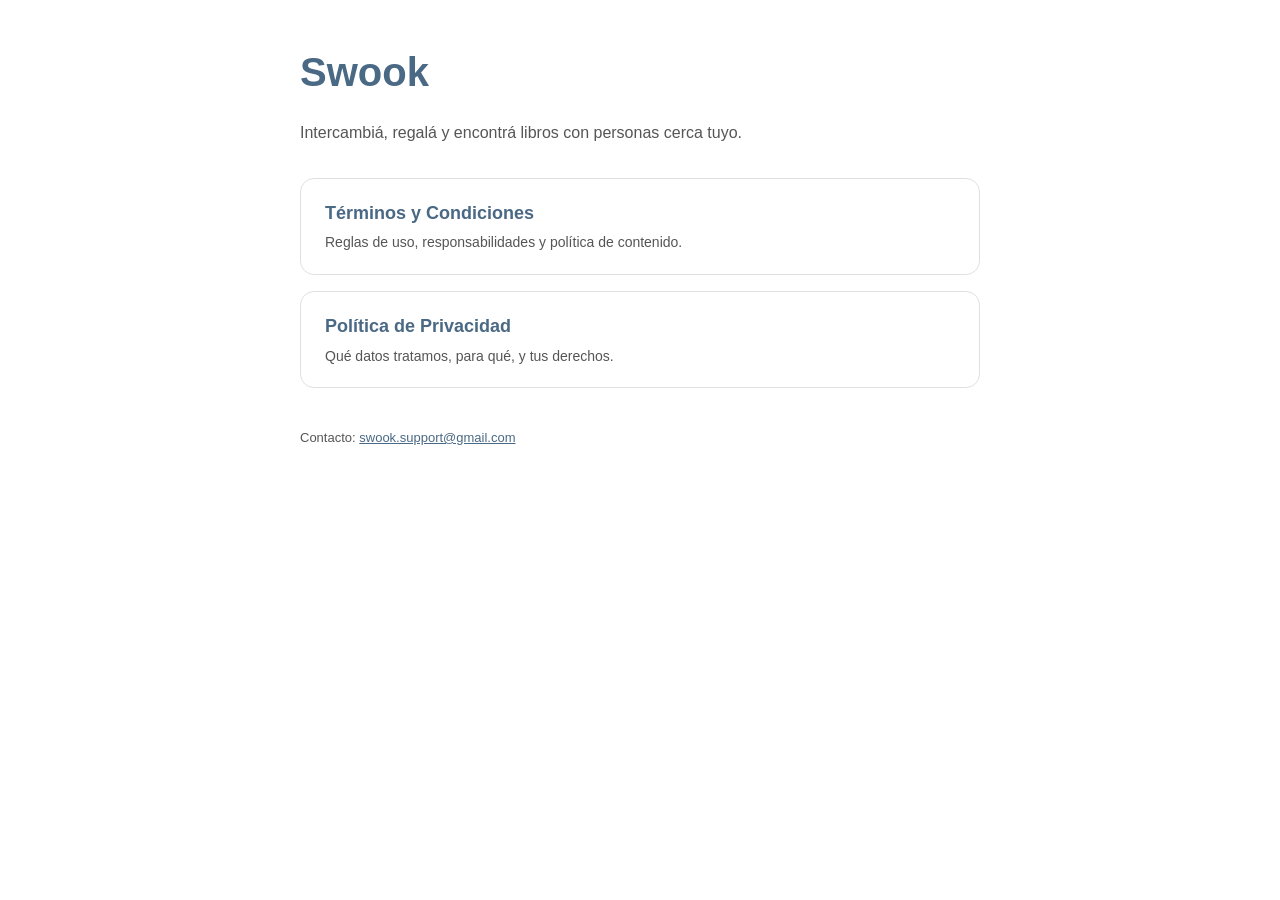
==== index.html @ de3455b3 "Legales de Swook: Términos y Política de Privacidad" ====
<!DOCTYPE html>
<html lang="es">
<head>
  <meta charset="UTF-8" />
  <meta name="viewport" content="width=device-width, initial-scale=1.0" />
  <title>Swook — Legales</title>
  <style>
    :root { --primary: #4A6984; --text: #1A1A1A; --muted: #555; }
    * { box-sizing: border-box; }
    body {
      font-family: -apple-system, BlinkMacSystemFont, "Segoe UI", Roboto, Helvetica, Arial, sans-serif;
      color: var(--text); line-height: 1.6; margin: 0;
      padding: 40px 20px; max-width: 720px; margin: 0 auto;
    }
    h1 { color: var(--primary); font-size: 28px; }
    .brand { font-size: 40px; font-weight: 800; color: var(--primary); margin-bottom: 4px; }
    .sub { color: var(--muted); margin-bottom: 32px; }
    a.card {
      display: block; text-decoration: none; color: var(--text);
      border: 1px solid #e0e0e0; border-radius: 14px; padding: 20px 24px;
      margin-bottom: 16px; transition: border-color .15s;
    }
    a.card:hover { border-color: var(--primary); }
    a.card strong { color: var(--primary); font-size: 18px; }
    a.card span { display: block; color: var(--muted); margin-top: 4px; font-size: 14px; }
    footer { margin-top: 40px; color: var(--muted); font-size: 13px; }
    footer a { color: var(--primary); }
  </style>
</head>
<body>
  <div class="brand">Swook</div>
  <p class="sub">Intercambiá, regalá y encontrá libros con personas cerca tuyo.</p>

  <a class="card" href="terminos.html">
    <strong>Términos y Condiciones</strong>
    <span>Reglas de uso, responsabilidades y política de contenido.</span>
  </a>
  <a class="card" href="privacidad.html">
    <strong>Política de Privacidad</strong>
    <span>Qué datos tratamos, para qué, y tus derechos.</span>
  </a>

  <footer>
    Contacto: <a href="mailto:swook.support@gmail.com">swook.support@gmail.com</a>
  </footer>
</body>
</html>
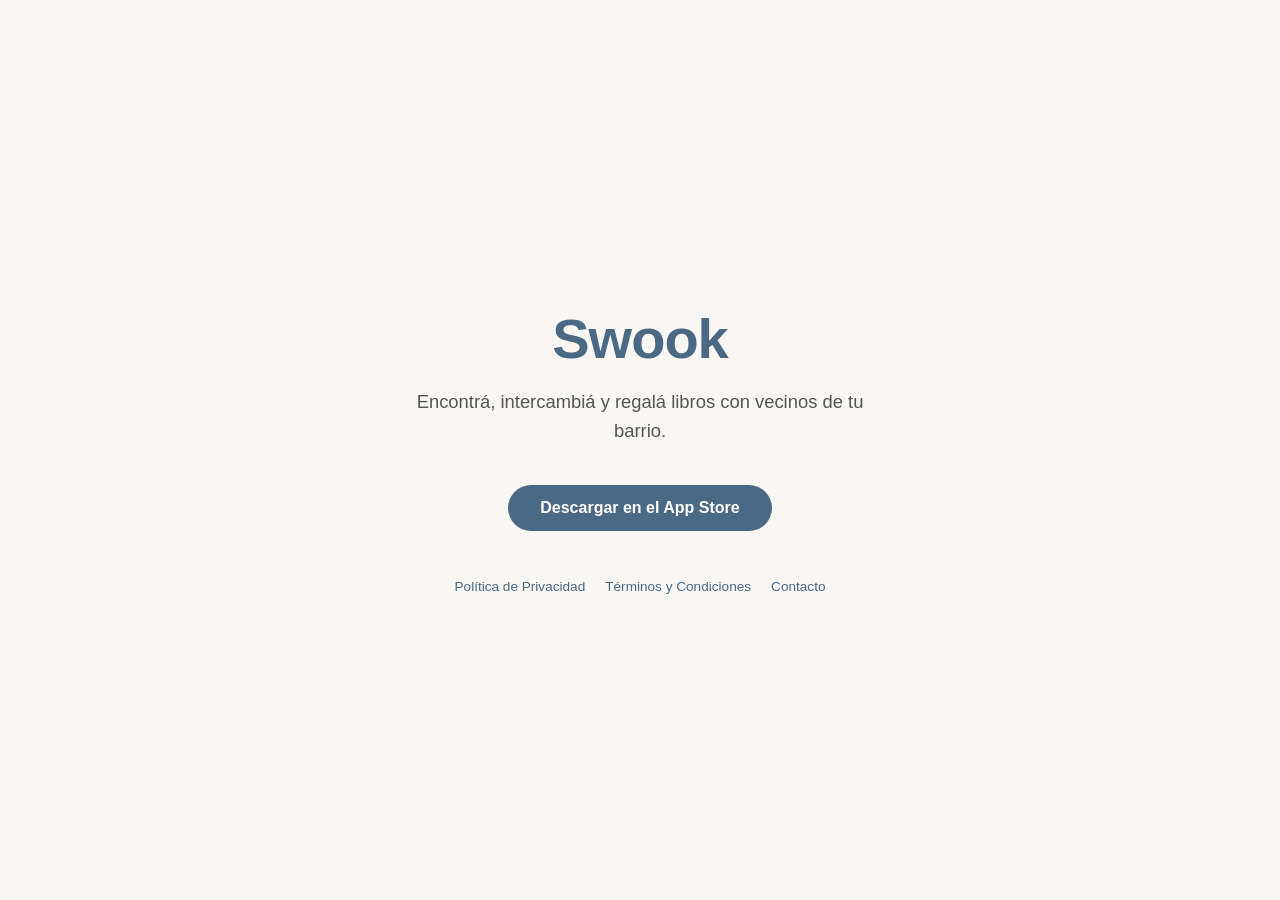
==== commit 49fac3a3: "swookapp.com: landing, CNAME y privacidad actualizada - index.html: reemplazado por landing real de " ====
--- a/index.html
+++ b/index.html
@@ -3,45 +3,46 @@
 <head>
   <meta charset="UTF-8" />
   <meta name="viewport" content="width=device-width, initial-scale=1.0" />
-  <title>Swook — Legales</title>
+  <title>Swook — Intercambiá libros con tus vecinos</title>
   <style>
-    :root { --primary: #4A6984; --text: #1A1A1A; --muted: #555; }
-    * { box-sizing: border-box; }
+    * { box-sizing: border-box; margin: 0; padding: 0; }
     body {
-      font-family: -apple-system, BlinkMacSystemFont, "Segoe UI", Roboto, Helvetica, Arial, sans-serif;
-      color: var(--text); line-height: 1.6; margin: 0;
-      padding: 40px 20px; max-width: 720px; margin: 0 auto;
+      font-family: -apple-system, BlinkMacSystemFont, 'Segoe UI', sans-serif;
+      background: #f9f7f4;
+      color: #1a1a1a;
+      min-height: 100vh;
+      display: flex;
+      flex-direction: column;
+      align-items: center;
+      justify-content: center;
+      text-align: center;
+      padding: 40px 24px;
     }
-    h1 { color: var(--primary); font-size: 28px; }
-    .brand { font-size: 40px; font-weight: 800; color: var(--primary); margin-bottom: 4px; }
-    .sub { color: var(--muted); margin-bottom: 32px; }
-    a.card {
-      display: block; text-decoration: none; color: var(--text);
-      border: 1px solid #e0e0e0; border-radius: 14px; padding: 20px 24px;
-      margin-bottom: 16px; transition: border-color .15s;
+    h1 { font-size: 3.5rem; color: #4A6984; letter-spacing: -1px; margin-bottom: 16px; }
+    p { font-size: 1.15rem; color: #555; max-width: 480px; line-height: 1.6; margin-bottom: 40px; }
+    .badge {
+      display: inline-block;
+      background: #4A6984;
+      color: #fff;
+      padding: 14px 32px;
+      border-radius: 30px;
+      font-size: 1rem;
+      font-weight: 600;
+      text-decoration: none;
+      margin-bottom: 48px;
     }
-    a.card:hover { border-color: var(--primary); }
-    a.card strong { color: var(--primary); font-size: 18px; }
-    a.card span { display: block; color: var(--muted); margin-top: 4px; font-size: 14px; }
-    footer { margin-top: 40px; color: var(--muted); font-size: 13px; }
-    footer a { color: var(--primary); }
+    footer { font-size: 0.85rem; color: #aaa; display: flex; gap: 20px; }
+    footer a { color: #4A6984; text-decoration: none; }
   </style>
 </head>
 <body>
-  <div class="brand">Swook</div>
-  <p class="sub">Intercambiá, regalá y encontrá libros con personas cerca tuyo.</p>
-
-  <a class="card" href="terminos.html">
-    <strong>Términos y Condiciones</strong>
-    <span>Reglas de uso, responsabilidades y política de contenido.</span>
-  </a>
-  <a class="card" href="privacidad.html">
-    <strong>Política de Privacidad</strong>
-    <span>Qué datos tratamos, para qué, y tus derechos.</span>
-  </a>
-
+  <h1>Swook</h1>
+  <p>Encontrá, intercambiá y regalá libros con vecinos de tu barrio.</p>
+  <a class="badge" href="https://apps.apple.com/app/swook">Descargar en el App Store</a>
   <footer>
-    Contacto: <a href="mailto:swook.support@gmail.com">swook.support@gmail.com</a>
+    <a href="privacidad.html">Política de Privacidad</a>
+    <a href="terminos.html">Términos y Condiciones</a>
+    <a href="mailto:swook.support@gmail.com">Contacto</a>
   </footer>
 </body>
 </html>
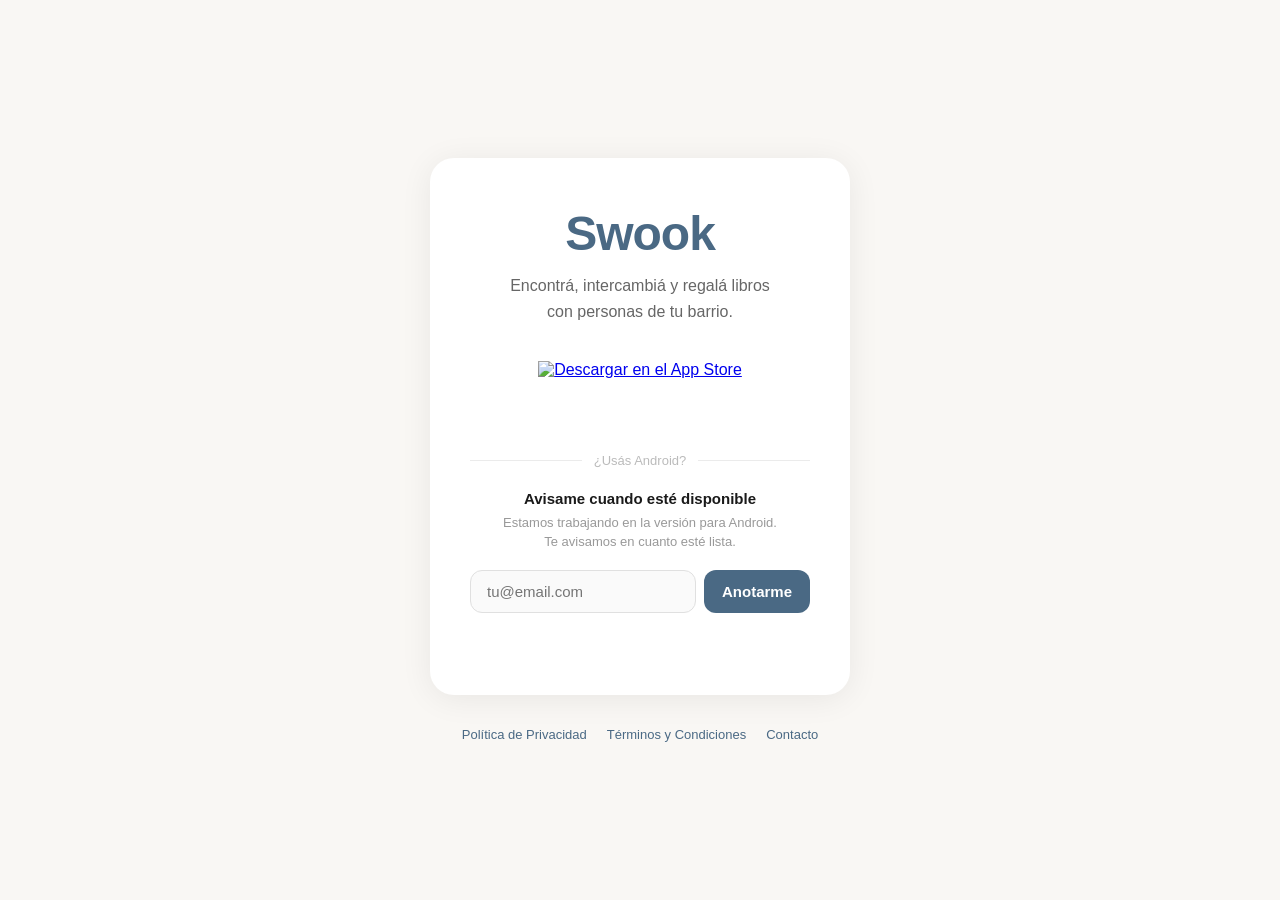
==== commit 01177c97: "feat: landing page con descarga iOS + waitlist Android" ====
--- a/index.html
+++ b/index.html
@@ -4,10 +4,12 @@
   <meta charset="UTF-8" />
   <meta name="viewport" content="width=device-width, initial-scale=1.0" />
   <title>Swook — Intercambiá libros con tus vecinos</title>
+  <meta name="description" content="Encontrá, intercambiá y regalá libros con personas de tu barrio. Disponible en iOS." />
   <style>
-    * { box-sizing: border-box; margin: 0; padding: 0; }
+    *, *::before, *::after { box-sizing: border-box; margin: 0; padding: 0; }
+
     body {
-      font-family: -apple-system, BlinkMacSystemFont, 'Segoe UI', sans-serif;
+      font-family: -apple-system, BlinkMacSystemFont, "Segoe UI", sans-serif;
       background: #f9f7f4;
       color: #1a1a1a;
       min-height: 100vh;
@@ -15,34 +17,195 @@
       flex-direction: column;
       align-items: center;
       justify-content: center;
+      padding: 40px 20px;
+    }
+
+    .card {
+      background: #fff;
+      border-radius: 24px;
+      padding: 48px 40px;
+      max-width: 420px;
+      width: 100%;
       text-align: center;
-      padding: 40px 24px;
-    }
-    h1 { font-size: 3.5rem; color: #4A6984; letter-spacing: -1px; margin-bottom: 16px; }
-    p { font-size: 1.15rem; color: #555; max-width: 480px; line-height: 1.6; margin-bottom: 40px; }
-    .badge {
+      box-shadow: 0 4px 32px rgba(0,0,0,0.07);
+    }
+
+    h1 {
+      font-size: 3rem;
+      font-weight: 700;
+      color: #4A6984;
+      letter-spacing: -1px;
+      margin-bottom: 12px;
+    }
+
+    .tagline {
+      font-size: 16px;
+      color: #666;
+      line-height: 1.6;
+      max-width: 300px;
+      margin: 0 auto 36px;
+    }
+
+    .appstore-btn {
       display: inline-block;
+      margin-bottom: 40px;
+      transition: transform 0.15s ease, opacity 0.15s ease;
+    }
+    .appstore-btn:hover { transform: scale(1.04); opacity: 0.9; }
+    .appstore-btn img { height: 52px; display: block; }
+
+    .divider {
+      display: flex;
+      align-items: center;
+      gap: 12px;
+      margin-bottom: 22px;
+      color: #bbb;
+      font-size: 13px;
+    }
+    .divider::before, .divider::after {
+      content: "";
+      flex: 1;
+      height: 1px;
+      background: #ebebeb;
+    }
+
+    .android-label {
+      font-size: 15px;
+      font-weight: 600;
+      margin-bottom: 6px;
+      color: #1a1a1a;
+    }
+    .android-hint {
+      font-size: 13px;
+      color: #999;
+      margin-bottom: 18px;
+      line-height: 1.5;
+    }
+
+    .form-row {
+      display: flex;
+      gap: 8px;
+    }
+
+    input[type="email"] {
+      flex: 1;
+      padding: 12px 16px;
+      border: 1.5px solid #e0e0e0;
+      border-radius: 12px;
+      font-size: 15px;
+      outline: none;
+      transition: border-color 0.15s;
+      background: #fafafa;
+      color: #1a1a1a;
+    }
+    input[type="email"]:focus { border-color: #4A6984; background: #fff; }
+
+    button {
+      padding: 12px 18px;
       background: #4A6984;
       color: #fff;
-      padding: 14px 32px;
-      border-radius: 30px;
-      font-size: 1rem;
+      border: none;
+      border-radius: 12px;
+      font-size: 15px;
       font-weight: 600;
-      text-decoration: none;
-      margin-bottom: 48px;
-    }
-    footer { font-size: 0.85rem; color: #aaa; display: flex; gap: 20px; }
+      cursor: pointer;
+      white-space: nowrap;
+      transition: background 0.15s, transform 0.1s;
+    }
+    button:hover { background: #3a5870; }
+    button:active { transform: scale(0.97); }
+    button:disabled { background: #b0c4d4; cursor: default; }
+
+    .feedback {
+      margin-top: 14px;
+      font-size: 14px;
+      min-height: 20px;
+      color: #2e7d32;
+      font-weight: 500;
+    }
+    .feedback.error { color: #c62828; }
+
+    footer {
+      margin-top: 32px;
+      font-size: 13px;
+      color: #bbb;
+      display: flex;
+      gap: 20px;
+      flex-wrap: wrap;
+      justify-content: center;
+    }
     footer a { color: #4A6984; text-decoration: none; }
+    footer a:hover { text-decoration: underline; }
   </style>
 </head>
 <body>
-  <h1>Swook</h1>
-  <p>Encontrá, intercambiá y regalá libros con vecinos de tu barrio.</p>
-  <a class="badge" href="https://apps.apple.com/app/swook">Descargar en el App Store</a>
+  <div class="card">
+    <h1>Swook</h1>
+    <p class="tagline">Encontrá, intercambiá y regalá libros<br>con personas de tu barrio.</p>
+
+    <a class="appstore-btn" href="https://apps.apple.com/app/id6793781403" target="_blank" rel="noopener">
+      <img
+        src="https://developer.apple.com/assets/elements/badges/download-on-the-app-store.svg"
+        alt="Descargar en el App Store"
+      />
+    </a>
+
+    <div class="divider">¿Usás Android?</div>
+
+    <p class="android-label">Avisame cuando esté disponible</p>
+    <p class="android-hint">Estamos trabajando en la versión para Android.<br>Te avisamos en cuanto esté lista.</p>
+
+    <form id="waitlist-form" onsubmit="submitWaitlist(event)">
+      <div class="form-row">
+        <input type="email" id="email-input" placeholder="tu@email.com" required autocomplete="email" />
+        <button type="submit" id="submit-btn">Anotarme</button>
+      </div>
+      <p class="feedback" id="feedback" aria-live="polite"></p>
+    </form>
+  </div>
+
   <footer>
     <a href="privacidad.html">Política de Privacidad</a>
     <a href="terminos.html">Términos y Condiciones</a>
     <a href="mailto:swook.support@gmail.com">Contacto</a>
   </footer>
+
+  <script>
+    async function submitWaitlist(e) {
+      e.preventDefault();
+      const email = document.getElementById('email-input').value.trim();
+      const btn = document.getElementById('submit-btn');
+      const fb = document.getElementById('feedback');
+
+      btn.disabled = true;
+      btn.textContent = '...';
+      fb.textContent = '';
+      fb.className = 'feedback';
+
+      try {
+        const res = await fetch('https://swook.onrender.com/waitlist/android', {
+          method: 'POST',
+          headers: { 'Content-Type': 'application/json' },
+          body: JSON.stringify({ email }),
+        });
+
+        if (res.status === 201 || res.ok) {
+          const data = await res.json();
+          fb.textContent = data.status === 'already_registered'
+            ? '¡Ya estás anotado! Te avisamos cuando salga.'
+            : '¡Listo! Te avisamos cuando Swook llegue a Android.';
+          document.getElementById('email-input').value = '';
+        } else {
+          throw new Error();
+        }
+      } catch {
+        fb.className = 'feedback error';
+        fb.textContent = 'Algo salió mal. Intentá de nuevo.';
+      } finally {
+        btn.disabled = false;
+        btn.textContent = 'Anotarme';
+      }
+    }
+  </script>
 </body>
 </html>
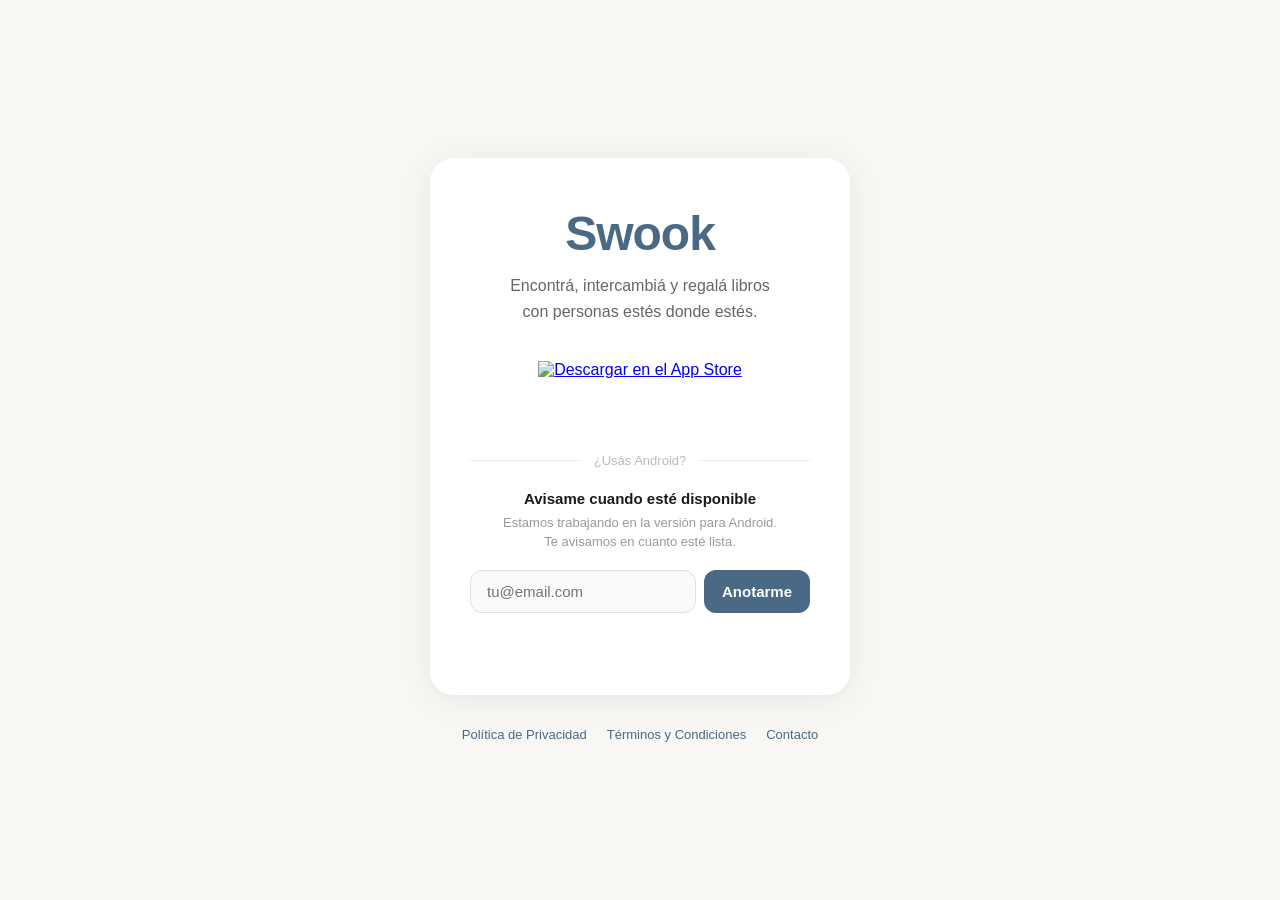
==== commit 9b1fcc67: "fix: tagline actualizado a expansión geográfica" ====
--- a/index.html
+++ b/index.html
@@ -141,7 +141,7 @@
 <body>
   <div class="card">
     <h1>Swook</h1>
-    <p class="tagline">Encontrá, intercambiá y regalá libros<br>con personas de tu barrio.</p>
+    <p class="tagline">Encontrá, intercambiá y regalá libros<br>con personas estés donde estés.</p>
 
     <a class="appstore-btn" href="https://apps.apple.com/app/id6793781403" target="_blank" rel="noopener">
       <img
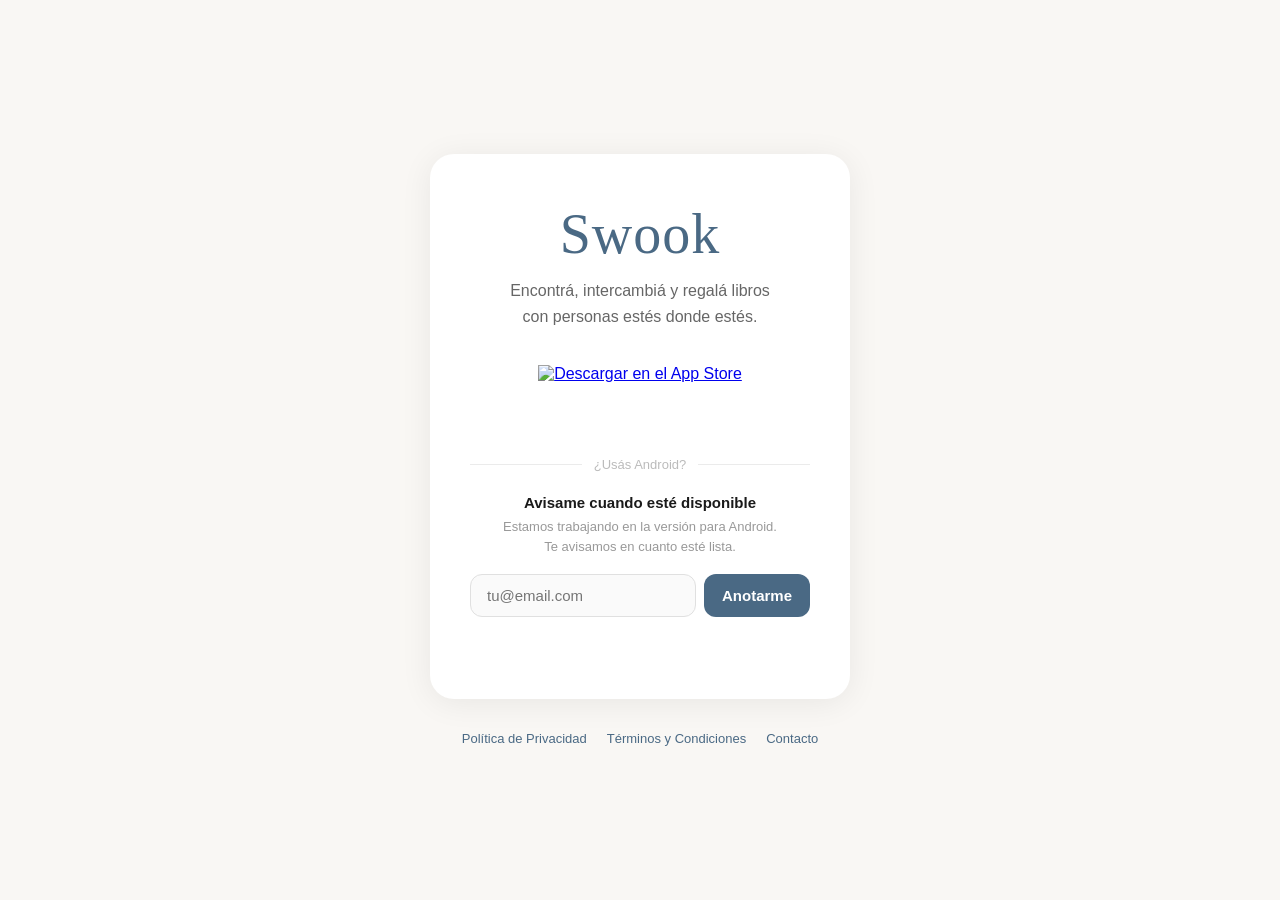
==== commit 87695ab6: "feat: fuente Chewy para el título Swook" ====
--- a/index.html
+++ b/index.html
@@ -4,6 +4,9 @@
   <meta charset="UTF-8" />
   <meta name="viewport" content="width=device-width, initial-scale=1.0" />
   <title>Swook — Intercambiá libros con tus vecinos</title>
+  <link rel="preconnect" href="https://fonts.googleapis.com" />
+  <link rel="preconnect" href="https://fonts.gstatic.com" crossorigin />
+  <link href="https://fonts.googleapis.com/css2?family=Chewy&display=swap" rel="stylesheet" />
   <meta name="description" content="Encontrá, intercambiá y regalá libros con personas de tu barrio. Disponible en iOS." />
   <style>
     *, *::before, *::after { box-sizing: border-box; margin: 0; padding: 0; }
@@ -31,10 +34,11 @@
     }
 
     h1 {
-      font-size: 3rem;
-      font-weight: 700;
+      font-family: 'Chewy', cursive;
+      font-size: 3.5rem;
+      font-weight: 400;
       color: #4A6984;
-      letter-spacing: -1px;
+      letter-spacing: 1px;
       margin-bottom: 12px;
     }
 
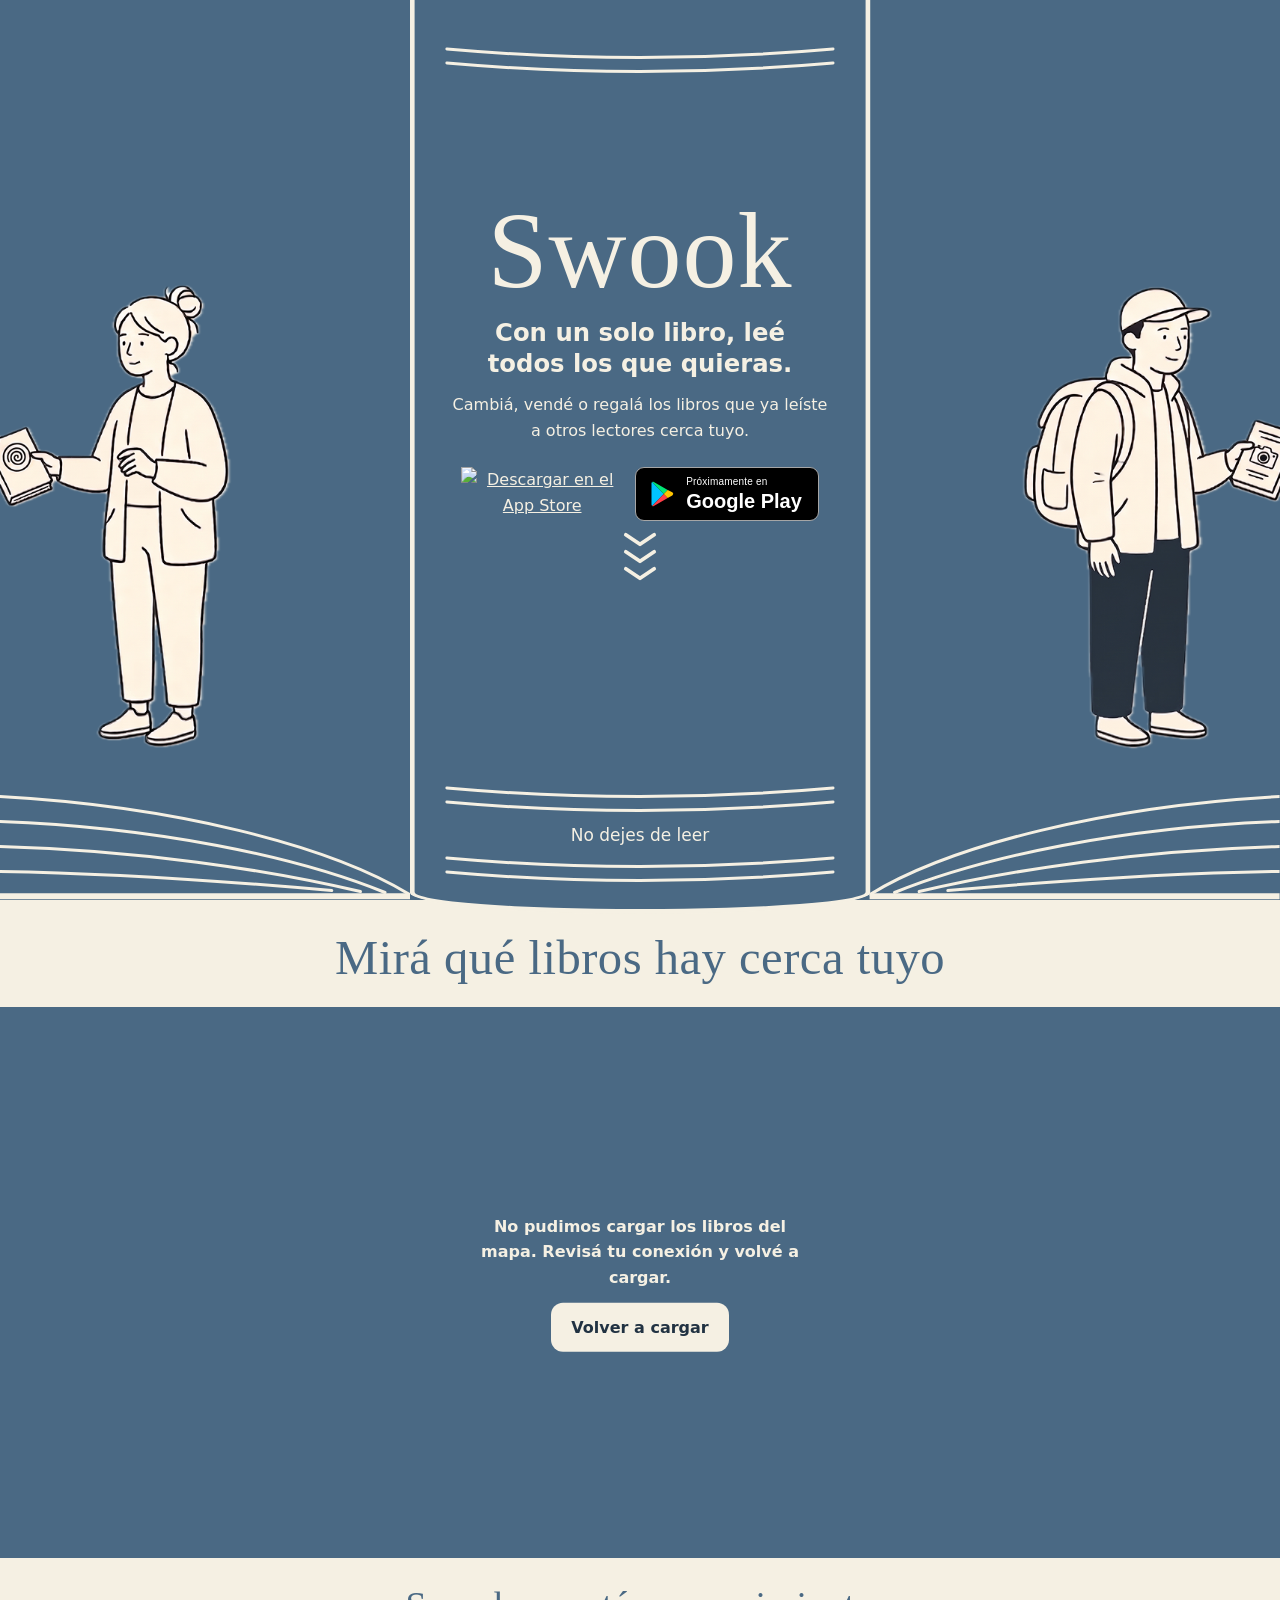
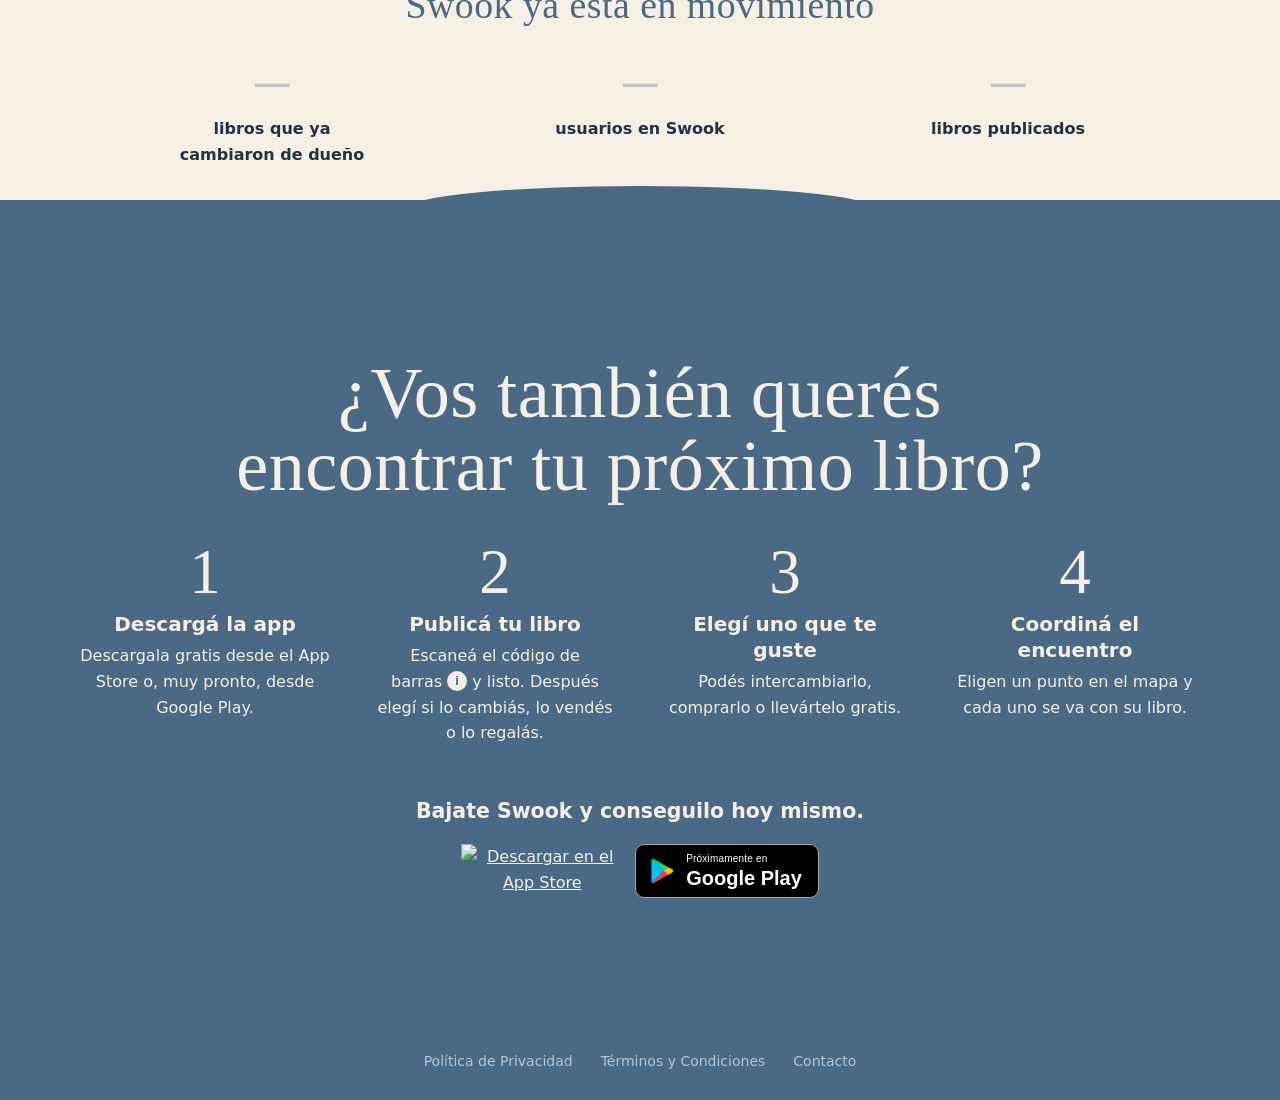
==== commit 41afa3aa: "feat: nueva landing de swookapp.com - Portada con la ilustración del libro, mapa de libros publicado" ====
--- a/index.html
+++ b/index.html
@@ -2,214 +2,167 @@
 <html lang="es">
 <head>
   <meta charset="UTF-8" />
-  <meta name="viewport" content="width=device-width, initial-scale=1.0" />
-  <title>Swook — Intercambiá libros con tus vecinos</title>
+  <meta name="viewport" content="width=device-width, initial-scale=1" />
+  <!-- Política de seguridad: el navegador solo carga código, estilos, imágenes y datos de estos orígenes.
+       Si se agrega un servicio nuevo (por ejemplo, el link de Google Play o analytics), hay que sumarlo acá. -->
+  <meta http-equiv="Content-Security-Policy" content="default-src 'self'; script-src 'self' https://unpkg.com; style-src 'self' https://fonts.googleapis.com https://unpkg.com; font-src https://fonts.gstatic.com; img-src 'self' data: blob: https://swook.onrender.com https://developer.apple.com https://books.google.com https://books.googleusercontent.com https://covers.openlibrary.org https://archive.org https://*.archive.org; connect-src 'self' https://swook.onrender.com https://tiles.openfreemap.org; worker-src blob:; child-src blob:; object-src 'none'; base-uri 'self'; form-action 'self'" />
+  <title>Swook: cambiá, vendé y regalá libros cerca tuyo</title>
+  <meta name="description" content="Con un solo libro, leé todos los que quieras. Mirá en el mapa los libros que ya están publicados y bajate Swook para pedirlos." />
+  <meta name="theme-color" content="#4A6984" />
+  <meta property="og:title" content="Swook: cambiá, vendé y regalá libros cerca tuyo" />
+  <meta property="og:description" content="Mirá en el mapa los libros que ya están publicados cerca tuyo." />
+  <meta property="og:url" content="https://swookapp.com" />
+  <meta property="og:type" content="website" />
   <link rel="preconnect" href="https://fonts.googleapis.com" />
   <link rel="preconnect" href="https://fonts.gstatic.com" crossorigin />
-  <link href="https://fonts.googleapis.com/css2?family=Chewy&display=swap" rel="stylesheet" />
-  <meta name="description" content="Encontrá, intercambiá y regalá libros con personas de tu barrio. Disponible en iOS." />
-  <style>
-    *, *::before, *::after { box-sizing: border-box; margin: 0; padding: 0; }
-
-    body {
-      font-family: -apple-system, BlinkMacSystemFont, "Segoe UI", sans-serif;
-      background: #f9f7f4;
-      color: #1a1a1a;
-      min-height: 100vh;
-      display: flex;
-      flex-direction: column;
-      align-items: center;
-      justify-content: center;
-      padding: 40px 20px;
-    }
-
-    .card {
-      background: #fff;
-      border-radius: 24px;
-      padding: 48px 40px;
-      max-width: 420px;
-      width: 100%;
-      text-align: center;
-      box-shadow: 0 4px 32px rgba(0,0,0,0.07);
-    }
-
-    h1 {
-      font-family: 'Chewy', cursive;
-      font-size: 3.5rem;
-      font-weight: 400;
-      color: #4A6984;
-      letter-spacing: 1px;
-      margin-bottom: 12px;
-    }
-
-    .tagline {
-      font-size: 16px;
-      color: #666;
-      line-height: 1.6;
-      max-width: 300px;
-      margin: 0 auto 36px;
-    }
-
-    .appstore-btn {
-      display: inline-block;
-      margin-bottom: 40px;
-      transition: transform 0.15s ease, opacity 0.15s ease;
-    }
-    .appstore-btn:hover { transform: scale(1.04); opacity: 0.9; }
-    .appstore-btn img { height: 52px; display: block; }
-
-    .divider {
-      display: flex;
-      align-items: center;
-      gap: 12px;
-      margin-bottom: 22px;
-      color: #bbb;
-      font-size: 13px;
-    }
-    .divider::before, .divider::after {
-      content: "";
-      flex: 1;
-      height: 1px;
-      background: #ebebeb;
-    }
-
-    .android-label {
-      font-size: 15px;
-      font-weight: 600;
-      margin-bottom: 6px;
-      color: #1a1a1a;
-    }
-    .android-hint {
-      font-size: 13px;
-      color: #999;
-      margin-bottom: 18px;
-      line-height: 1.5;
-    }
-
-    .form-row {
-      display: flex;
-      gap: 8px;
-    }
-
-    input[type="email"] {
-      flex: 1;
-      padding: 12px 16px;
-      border: 1.5px solid #e0e0e0;
-      border-radius: 12px;
-      font-size: 15px;
-      outline: none;
-      transition: border-color 0.15s;
-      background: #fafafa;
-      color: #1a1a1a;
-    }
-    input[type="email"]:focus { border-color: #4A6984; background: #fff; }
-
-    button {
-      padding: 12px 18px;
-      background: #4A6984;
-      color: #fff;
-      border: none;
-      border-radius: 12px;
-      font-size: 15px;
-      font-weight: 600;
-      cursor: pointer;
-      white-space: nowrap;
-      transition: background 0.15s, transform 0.1s;
-    }
-    button:hover { background: #3a5870; }
-    button:active { transform: scale(0.97); }
-    button:disabled { background: #b0c4d4; cursor: default; }
-
-    .feedback {
-      margin-top: 14px;
-      font-size: 14px;
-      min-height: 20px;
-      color: #2e7d32;
-      font-weight: 500;
-    }
-    .feedback.error { color: #c62828; }
-
-    footer {
-      margin-top: 32px;
-      font-size: 13px;
-      color: #bbb;
-      display: flex;
-      gap: 20px;
-      flex-wrap: wrap;
-      justify-content: center;
-    }
-    footer a { color: #4A6984; text-decoration: none; }
-    footer a:hover { text-decoration: underline; }
-  </style>
+  <link href="https://fonts.googleapis.com/css2?family=Chewy&family=Poppins:wght@400;600;700&display=swap" rel="stylesheet" />
+  <link rel="stylesheet" href="https://unpkg.com/maplibre-gl@4.7.1/dist/maplibre-gl.css" integrity="sha384-MinO0mNliZ3vwppuPOUnGa+iq619pfMhLVUXfC4LHwSCvF9H+6P/KO4Q7qBOYV5V" crossorigin="anonymous" />
+  <link rel="stylesheet" href="assets/site.css" />
 </head>
 <body>
-  <div class="card">
-    <h1>Swook</h1>
-    <p class="tagline">Encontrá, intercambiá y regalá libros<br>con personas estés donde estés.</p>
+  <main>
+    <section class="cover hero on-cover" aria-labelledby="hero-title">
+      <div class="cover-text">
+        <p class="wordmark">Swook</p>
+        <h1 class="hero-title" id="hero-title">Con un solo libro, leé todos los que quieras.</h1>
+        <p class="hero-sub">Cambiá, vendé o regalá los libros que ya leíste a otros lectores cerca tuyo.</p>
+        <div class="store-badges">
+          <a class="badge" href="https://apps.apple.com/app/id6793781403" target="_blank" rel="noopener">
+          <img src="https://developer.apple.com/assets/elements/badges/download-on-the-app-store.svg" alt="Descargar en el App Store" width="162" height="54" />
+        </a>
+          <!-- Cuando la app esté en Play Store: reemplazar este botón por la insignia oficial con el link a la ficha. -->
+          <button class="play-badge" type="button" data-open-android>
+            <svg viewBox="0 0 24 24" aria-hidden="true"><path fill="#00C3FF" d="M3.6 1.8 13.5 12 3.6 22.2c-.4-.2-.6-.7-.6-1.200V3c0-.5.2-1 .6-1.200z"/><path fill="#00E676" d="M16.900 8.600 5 1.800c-.5-.3-1-.3-1.400 0L13.500 12z"/><path fill="#FF3D47" d="M16.900 15.400 13.500 12l-9.900 10.200c.4.3.9.3 1.400 0z"/><path fill="#FFC400" d="m16.900 8.600-3.400 3.400 3.400 3.400 3.900-2.200c1.100-.6 1.100-2 0-2.600z"/></svg>
+            <span><small>Próximamente en</small>Google Play</span>
+          </button>
+        </div>
+        <a class="scroll-cue" href="#mapa" aria-label="Bajá para ver el mapa con los libros">
+          <svg viewBox="0 0 40 18" aria-hidden="true"><path d="M5 4 L20 14 L35 4" /></svg>
+          <svg viewBox="0 0 40 18" aria-hidden="true"><path d="M5 4 L20 14 L35 4" /></svg>
+          <svg viewBox="0 0 40 18" aria-hidden="true"><path d="M5 4 L20 14 L35 4" /></svg>
+        </a>
+      </div>
+      <div class="figures" aria-hidden="true">
+        <div class="spine">
+          <svg class="arcs" viewBox="0 0 300 34" preserveAspectRatio="none"><path d="M4 5 Q150 22 296 5" /><path d="M4 19 Q150 36 296 19" /></svg>
+          <span class="spine-name">Swook</span>
+          <div class="spine-end">
+            <svg class="arcs" viewBox="0 0 300 34" preserveAspectRatio="none"><path d="M4 5 Q150 22 296 5" /><path d="M4 19 Q150 36 296 19" /></svg>
+            <p class="spine-phrase">No dejes de leer</p>
+            <svg class="arcs" viewBox="0 0 300 34" preserveAspectRatio="none"><path d="M4 5 Q150 22 296 5" /><path d="M4 19 Q150 36 296 19" /></svg>
+          </div>
+        </div>
+        <img class="figure left" src="assets/lectora.png" alt="" width="330" height="650" />
+        <img class="figure right" src="assets/lector.png" alt="" width="354" height="650" />
+      </div>
+      <svg class="pages left" viewBox="0 0 1000 120" preserveAspectRatio="none" aria-hidden="true"><path d="M0 12 C420 22 800 62 1000 114" /><path d="M0 38 C380 44 720 74 940 112" /><path d="M0 64 C340 68 650 88 880 111" /><path d="M0 90 C300 92 600 102 810 110" /><path class="base" d="M0 116 L1000 116" /></svg>
+      <svg class="pages right" viewBox="0 0 1000 120" preserveAspectRatio="none" aria-hidden="true"><path d="M0 12 C420 22 800 62 1000 114" /><path d="M0 38 C380 44 720 74 940 112" /><path d="M0 64 C340 68 650 88 880 111" /><path d="M0 90 C300 92 600 102 810 110" /><path class="base" d="M0 116 L1000 116" /></svg>
+    </section>
 
-    <a class="appstore-btn" href="https://apps.apple.com/app/id6793781403" target="_blank" rel="noopener">
-      <img
-        src="https://developer.apple.com/assets/elements/badges/download-on-the-app-store.svg"
-        alt="Descargar en el App Store"
-      />
-    </a>
+    <section class="explore" id="mapa" aria-labelledby="map-title">
+      <div class="map-intro">
+        <h2 id="map-title">Mirá qué libros hay cerca tuyo</h2>
+      </div>
+      <div class="map-wrap on-cover">
+        <div id="map" role="region" aria-label="Mapa de libros publicados en Swook"></div>
+        <button class="btn map-all" id="map-all" type="button" hidden>Ver todos los libros</button>
+        <div class="map-status" id="map-status" role="status">Buscando libros…</div>
+        <aside class="panel" id="panel" role="dialog" aria-labelledby="panel-title" hidden>
+          <div class="panel-head">
+            <div>
+              <h3 id="panel-title"></h3>
+              <p id="panel-count"></p>
+            </div>
+            <button class="panel-close" id="panel-close" type="button" aria-label="Cerrar">×</button>
+          </div>
+          <ul class="panel-list" id="panel-list"></ul>
+          <div class="panel-cta">
+            <p>Si te interesó alguno de estos libros, descargá la app para contactar al dueño.</p>
+            <!-- En computadora baja a la sección de descarga. En iPhone abre el App Store y en Android el
+                 formulario de aviso: eso lo resuelve site.js. -->
+            <a class="btn" href="#descargar" id="panel-download">Descargar la app</a>
+          </div>
+        </aside>
+      </div>
+      <div class="stats pending" id="stats" role="region" aria-labelledby="stats-title" aria-busy="true">
+        <h2 id="stats-title">Swook ya está en movimiento</h2>
+        <dl class="stats-grid">
+          <div data-stat="cambiaron_de_dueno"><dd>–</dd><dt>libros que ya cambiaron de dueño</dt></div>
+          <div data-stat="usuarios"><dd>–</dd><dt>usuarios en Swook</dt></div>
+          <div data-stat="libros"><dd>–</dd><dt>libros publicados</dt></div>
+        </dl>
+      </div>
+    </section>
 
-    <div class="divider">¿Usás Android?</div>
 
-    <p class="android-label">Avisame cuando esté disponible</p>
-    <p class="android-hint">Estamos trabajando en la versión para Android.<br>Te avisamos en cuanto esté lista.</p>
 
-    <form id="waitlist-form" onsubmit="submitWaitlist(event)">
+    <section class="closing on-cover" id="descargar" aria-labelledby="closing-title">
+      <div class="closing-inner">
+        <h2 id="closing-title">¿Vos también querés encontrar tu próximo libro?</h2>
+        <ol class="steps">
+          <li>
+            <span class="step-n" aria-hidden="true">1</span>
+            <h4>Descargá la app</h4>
+            <p id="step-download">Descargala gratis desde el App Store o, muy pronto, desde Google Play.</p>
+          </li>
+          <li>
+            <span class="step-n" aria-hidden="true">2</span>
+            <h4>Publicá tu libro</h4>
+            <p>Escaneá el código de <span class="nowrap">barras<button class="info-btn" type="button" id="isbn-btn" aria-label="Dónde está el código de barras" aria-expanded="false" aria-controls="isbn-info">i</button></span> y listo. Después elegí si lo cambiás, lo vendés o lo regalás.</p>
+            <div class="info-pop" id="isbn-info" hidden>
+              <svg class="barcode" viewBox="0 0 150 56" aria-hidden="true"><rect width="150" height="56" rx="4" fill="#fff" /><path d="M12 7v32M16 7v32M19 7v32M25 7v32M29 7v32M35 7v32M38 7v32M44 7v32M50 7v32M53 7v32M59 7v32M63 7v32M68 7v32M74 7v32M78 7v32M83 7v32M89 7v32M92 7v32M98 7v32M103 7v32M107 7v32M113 7v32M117 7v32M122 7v32M127 7v32M131 7v32M137 7v32" stroke="#213242" stroke-width="2" /><text x="75" y="50" text-anchor="middle" font-size="9" font-family="Poppins, sans-serif" fill="#213242">ISBN 978 000 000 000 0</text></svg>
+              <p>Suele estar abajo, en la contratapa. El número que lo acompaña es el ISBN, el código de 10 o 13 dígitos que identifica cada libro.</p>
+              <p>Al escanearlo, Swook completa los datos del libro por vos.</p>
+            </div>
+          </li>
+          <li>
+            <span class="step-n" aria-hidden="true">3</span>
+            <h4>Elegí uno que te guste</h4>
+            <p>Podés intercambiarlo, comprarlo o llevártelo gratis.</p>
+          </li>
+          <li>
+            <span class="step-n" aria-hidden="true">4</span>
+            <h4>Coordiná el encuentro</h4>
+            <p>Eligen un punto en el mapa y cada uno se va con su libro.</p>
+          </li>
+          </ol>
+        <p class="closing-cta">Bajate Swook y conseguilo hoy mismo.</p>
+        <div class="closing-actions">
+          <div class="store-badges">
+          <a class="badge" href="https://apps.apple.com/app/id6793781403" target="_blank" rel="noopener">
+          <img src="https://developer.apple.com/assets/elements/badges/download-on-the-app-store.svg" alt="Descargar en el App Store" width="162" height="54" loading="lazy" />
+        </a>
+          <!-- Cuando la app esté en Play Store: reemplazar este botón por la insignia oficial con el link a la ficha. -->
+          <button class="play-badge" type="button" data-open-android>
+            <svg viewBox="0 0 24 24" aria-hidden="true"><path fill="#00C3FF" d="M3.6 1.8 13.5 12 3.6 22.2c-.4-.2-.6-.7-.6-1.200V3c0-.5.2-1 .6-1.200z"/><path fill="#00E676" d="M16.900 8.600 5 1.800c-.5-.3-1-.3-1.400 0L13.500 12z"/><path fill="#FF3D47" d="M16.900 15.400 13.500 12l-9.900 10.200c.4.3.9.3 1.400 0z"/><path fill="#FFC400" d="m16.900 8.600-3.400 3.400 3.400 3.400 3.900-2.200c1.100-.6 1.100-2 0-2.600z"/></svg>
+            <span><small>Próximamente en</small>Google Play</span>
+          </button>
+        </div>
+        </div>
+      </div>
+      <footer>
+        <a href="privacidad.html">Política de Privacidad</a>
+        <a href="terminos.html">Términos y Condiciones</a>
+        <a href="mailto:swook.support@gmail.com">Contacto</a>
+      </footer>
+    </section>
+  </main>
+
+  <dialog class="android-dialog" id="android-dialog" aria-labelledby="android-title">
+    <button class="dialog-close" type="button" aria-label="Cerrar">×</button>
+    <svg class="dialog-play" viewBox="0 0 24 24" aria-hidden="true"><path fill="#00C3FF" d="M3.6 1.8 13.5 12 3.6 22.2c-.4-.2-.6-.7-.6-1.200V3c0-.5.2-1 .6-1.200z"/><path fill="#00E676" d="M16.900 8.600 5 1.800c-.5-.3-1-.3-1.400 0L13.500 12z"/><path fill="#FF3D47" d="M16.900 15.400 13.500 12l-9.900 10.200c.4.3.9.3 1.400 0z"/><path fill="#FFC400" d="m16.900 8.600-3.400 3.400 3.400 3.400 3.900-2.200c1.100-.6 1.100-2 0-2.600z"/></svg>
+    <h2 id="android-title">Swook llega pronto a Android</h2>
+    <p>Dejanos tu email y te avisamos apenas esté en Google Play.</p>
+    <form class="android-form">
       <div class="form-row">
-        <input type="email" id="email-input" placeholder="tu@email.com" required autocomplete="email" />
-        <button type="submit" id="submit-btn">Anotarme</button>
+        <input type="email" id="email-android" aria-label="Tu email" placeholder="tu@email.com" required autocomplete="email" autofocus />
+        <button type="submit">Avisarme</button>
       </div>
-      <p class="feedback" id="feedback" aria-live="polite"></p>
+      <p class="feedback" aria-live="polite"></p>
     </form>
-  </div>
+  </dialog>
 
-  <footer>
-    <a href="privacidad.html">Política de Privacidad</a>
-    <a href="terminos.html">Términos y Condiciones</a>
-    <a href="mailto:swook.support@gmail.com">Contacto</a>
-  </footer>
-
-  <script>
-    async function submitWaitlist(e) {
-      e.preventDefault();
-      const email = document.getElementById('email-input').value.trim();
-      const btn = document.getElementById('submit-btn');
-      const fb = document.getElementById('feedback');
-
-      btn.disabled = true;
-      btn.textContent = '...';
-      fb.textContent = '';
-      fb.className = 'feedback';
-
-      try {
-        const res = await fetch('https://swook.onrender.com/waitlist/android', {
-          method: 'POST',
-          headers: { 'Content-Type': 'application/json' },
-          body: JSON.stringify({ email }),
-        });
-
-        if (res.status === 201 || res.ok) {
-          const data = await res.json();
-          fb.textContent = data.status === 'already_registered'
-            ? '¡Ya estás anotado! Te avisamos cuando salga.'
-            : '¡Listo! Te avisamos cuando Swook llegue a Android.';
-          document.getElementById('email-input').value = '';
-        } else {
-          throw new Error();
-        }
-      } catch {
-        fb.className = 'feedback error';
-        fb.textContent = 'Algo salió mal. Intentá de nuevo.';
-      } finally {
-        btn.disabled = false;
-        btn.textContent = 'Anotarme';
-      }
-    }
-  </script>
+  <script src="https://unpkg.com/maplibre-gl@4.7.1/dist/maplibre-gl.js" integrity="sha384-SYKAG6cglRMN0RVvhNeBY0r3FYKNOJtznwA0v7B5Vp9tr31xAHsZC0DqkQ/pZDmj" crossorigin="anonymous"></script>
+  <script src="assets/site.js"></script>
 </body>
 </html>
--- a/assets/site.css
+++ b/assets/site.css
@@ -0,0 +1,278 @@
+:root {
+  --tapa: #4A6984;
+  --tapa-oscura: #3A5568;
+  --noche: #213242;
+  --papel: #F5F0E3;
+  --agua: #2F4A61;
+  --verde: #6C8E7D;
+  --spine: clamp(340px, 36vw, 520px);
+  --line: 5px;
+}
+*, *::before, *::after { box-sizing: border-box; margin: 0; padding: 0; }
+html { scroll-behavior: smooth; overflow-x: clip; overscroll-behavior-x: none; }
+body {
+  font-family: 'Poppins', system-ui, sans-serif;
+  font-size: 16px;
+  line-height: 1.6;
+  background: var(--papel);
+  color: var(--noche);
+  -webkit-font-smoothing: antialiased;
+  overflow-x: clip;
+}
+a { color: inherit; }
+:focus-visible { outline: 3px solid var(--noche); outline-offset: 3px; border-radius: 4px; }
+.on-cover :focus-visible { outline-color: var(--papel); }
+h2 { font-family: 'Chewy', cursive; font-weight: 400; line-height: 1.1; letter-spacing: .5px; }
+
+/* ── Tapa del libro: portada y cierre ─────────────────── */
+.cover { position: relative; background: var(--tapa); color: var(--papel); z-index: 1; }
+.cover-text { position: relative; z-index: 3; text-align: center; }
+.figures { position: relative; }
+.figure { position: absolute; display: block; height: auto; bottom: 0; }
+.figure.left { left: 0; }
+.figure.right { right: 0; }
+.spine {
+  position: absolute;
+  left: 50%;
+  transform: translateX(-50%);
+  background: var(--tapa);
+  border: solid var(--papel);
+  border-width: 0 var(--line) var(--line);
+  border-radius: 0 0 50% 50% / 0 0 22px 22px;
+  display: flex;
+  flex-direction: column;
+  justify-content: space-between;
+  align-items: center;
+  z-index: 2;
+}
+.arcs { display: block; width: 88%; height: 34px; }
+.arcs path { fill: none; stroke: var(--papel); stroke-width: 3; stroke-linecap: round; vector-effect: non-scaling-stroke; }
+.spine-end { width: 100%; display: flex; flex-direction: column; align-items: center; gap: 8px; padding-bottom: 22px; }
+.spine-name { display: none; font-family: 'Chewy', cursive; line-height: 1; writing-mode: vertical-rl; transform: rotate(180deg); }
+.spine-phrase { font-weight: 400; text-align: center; line-height: 1.2; }
+.pages { position: absolute; bottom: 0; height: clamp(56px, 9vw, 120px); pointer-events: none; z-index: 1; }
+.pages.left { left: 0; right: calc(50% + var(--page-gap)); width: calc(50% - var(--page-gap)); }
+.pages.right { right: 0; width: calc(50% - var(--page-gap)); transform: scaleX(-1); }
+.pages path { fill: none; stroke: var(--papel); stroke-width: 3; stroke-linecap: round; vector-effect: non-scaling-stroke; }
+.pages path.base { stroke-width: 6; }
+
+.wordmark { font-family: 'Chewy', cursive; font-size: clamp(84px, 8.6vw, 136px); line-height: 1; letter-spacing: 1px; }
+.hero-title { font-size: clamp(21px, 1.9vw, 27px); font-weight: 600; line-height: 1.3; margin: 12px auto 12px; max-width: 16em; text-wrap: balance; }
+.hero-sub { max-width: 25em; margin: 0 auto 24px; text-wrap: pretty; }
+.badge { display: inline-block; border-radius: 9px; }
+.badge img { display: block; height: 54px; width: auto; }
+.store-badges { display: flex; justify-content: center; align-items: center; flex-wrap: wrap; gap: 12px; }
+.store-badges .badge img { height: 54px; }
+.play-badge {
+  display: inline-flex; align-items: center; gap: 10px; height: 54px; padding: 0 16px 0 12px; border: 1px solid #A6A6A6; border-radius: 9px;
+  background: #000; color: #fff; cursor: pointer; font: 600 20px/1 'Poppins', sans-serif; text-align: left;
+}
+.play-badge:hover { background: #1a1a1a; }
+.play-badge svg { width: 28px; height: 28px; flex: none; }
+.play-badge small { display: block; font-size: 10px; font-weight: 400; letter-spacing: .2px; margin-bottom: 4px; }
+.hero .store-badges { margin-top: 2px; }
+
+.android-dialog {
+  margin: auto; width: min(440px, calc(100% - 32px)); padding: 30px 28px 24px; border: none; border-radius: 20px;
+  background: var(--papel); color: var(--noche); text-align: center; box-shadow: 0 20px 60px rgba(0,0,0,.35);
+}
+.android-dialog::backdrop { background: rgba(33,50,66,.65); }
+.android-dialog h2 { font-size: 34px; color: var(--tapa); margin: 10px 0 6px; }
+.android-dialog > p { margin-bottom: 20px; text-wrap: pretty; }
+.dialog-play { width: 44px; height: 44px; }
+.dialog-close { position: absolute; top: 12px; right: 12px; width: 36px; height: 36px; border: none; border-radius: 50%; background: var(--tapa); color: #fff; font-size: 22px; line-height: 1; cursor: pointer; }
+.android-form { text-align: left; }
+.android-form label { display: block; font-size: 14px; font-weight: 600; margin-bottom: 6px; }
+.form-row { display: flex; gap: 8px; }
+.form-row input {
+  flex: 1; min-width: 0; font: inherit; padding: 11px 14px; border: 2px solid #C9D3DB; border-radius: 12px; background: #fff; color: var(--noche);
+}
+.form-row input:focus-visible { border-color: var(--tapa); outline: none; }
+.form-row input::placeholder { color: #5d6b78; }
+.form-row button { font: inherit; font-weight: 600; padding: 11px 18px; border: none; border-radius: 12px; background: var(--tapa); color: #fff; cursor: pointer; white-space: nowrap; }
+.form-row button:hover { background: var(--noche); }
+.form-row button:disabled { opacity: .65; cursor: default; }
+.feedback { margin-top: 10px; min-height: 22px; font-size: 14px; font-weight: 600; }
+.scroll-cue { display: block; width: 44px; margin: 6px auto 0; padding: 4px 2px; }
+.scroll-cue svg { display: block; width: 100%; height: 17px; animation: cue 1.8s ease-in-out infinite; }
+.scroll-cue svg:nth-child(2) { animation-delay: .2s; }
+.scroll-cue svg:nth-child(3) { animation-delay: .4s; }
+.scroll-cue path { fill: none; stroke: var(--papel); stroke-width: 4; stroke-linecap: round; stroke-linejoin: round; }
+@keyframes cue { 0%, 100% { opacity: .2; transform: translateY(-3px); } 50% { opacity: 1; transform: translateY(3px); } }
+
+/* ── Mapa ─────────────────────────────────────────────── */
+.map-intro { max-width: 720px; margin: 0 auto; padding: 84px 24px 36px; text-align: center; }
+.map-intro h2 { font-size: clamp(38px, 5vw, 60px); color: var(--tapa); text-wrap: balance; }
+.map-wrap { position: relative; height: min(82svh, 780px); min-height: 480px; background: var(--tapa); overflow: hidden; }
+#map { position: absolute; inset: 0; }
+.map-status {
+  position: absolute; left: 50%; top: 50%; transform: translate(-50%, -50%);
+  width: min(320px, calc(100% - 48px)); text-align: center; color: var(--papel); font-weight: 600; z-index: 2;
+}
+.map-status button { margin-top: 12px; }
+.btn {
+  font: inherit; font-weight: 600; border: none; border-radius: 12px; padding: 12px 20px; cursor: pointer;
+  background: var(--papel); color: var(--noche);
+}
+.btn:hover { background: #fff; }
+.map-all { position: absolute; left: 16px; top: 16px; z-index: 2; font-size: 14px; padding: 9px 14px; box-shadow: 0 2px 8px rgba(33,50,66,.35); }
+
+.pin { background: none; border: none; cursor: pointer; padding: 4px; font: inherit; }
+.pin-inner {
+  display: flex; align-items: center; gap: 6px; padding: 5px 6px 5px 9px; border-radius: 10px;
+  background: var(--papel); color: var(--noche); box-shadow: 0 2px 7px rgba(33,50,66,.5);
+}
+.pin:hover .pin-inner, .pin[aria-expanded="true"] .pin-inner, .pin.group .pin-inner { background: var(--noche); color: var(--papel); }
+.pin.group .pin-inner { padding-block: 7px; }
+.pin.group:hover .pin-inner { background: #000; }
+.pin svg { width: 15px; height: 15px; fill: currentColor; display: block; }
+.pin-count { min-width: 20px; padding: 0 5px; border-radius: 7px; background: var(--tapa); color: #fff; font-size: 12px; font-weight: 700; line-height: 20px; text-align: center; }
+.pin.drop .pin-inner { animation: drop .45s cubic-bezier(.3,1.5,.5,1) both; animation-delay: var(--d, 0ms); }
+@keyframes drop { from { opacity: 0; transform: translateY(-22px) scale(.7); } to { opacity: 1; transform: none; } }
+
+.panel {
+  position: absolute; z-index: 3; top: 16px; right: 16px; bottom: 16px; width: 380px;
+  background: var(--papel); border-radius: 18px; display: flex; flex-direction: column; overflow: hidden;
+  box-shadow: 0 10px 34px rgba(33,50,66,.45);
+}
+.panel[hidden] { display: none; }
+.panel-head { display: flex; align-items: flex-start; justify-content: space-between; gap: 12px; padding: 18px 20px 12px; }
+.panel-head h3 { font-family: 'Chewy', cursive; font-weight: 400; font-size: 30px; line-height: 1.1; color: var(--tapa); }
+.panel-head p { font-size: 14px; }
+.panel-close { flex: none; width: 36px; height: 36px; border: none; border-radius: 50%; background: var(--tapa); color: #fff; font-size: 22px; line-height: 1; cursor: pointer; }
+.panel-msg { padding: 24px 4px; text-align: center; font-weight: 600; }
+.panel-msg .btn { margin-top: 12px; background: var(--tapa); color: #fff; }
+.panel-list { list-style: none; flex: 1; min-height: 0; overflow-y: auto; overscroll-behavior: contain; padding: 0 20px; }
+.book { display: flex; gap: 12px; padding: 10px 0; border-top: 1px solid rgba(74,105,132,.25); }
+.book-cover { flex: none; width: 54px; height: 80px; border-radius: 3px 6px 6px 3px; object-fit: cover; background: var(--tapa); box-shadow: 1px 2px 5px rgba(33,50,66,.35); }
+.book-cover.drawn { display: flex; align-items: center; justify-content: center; padding: 5px; color: var(--papel); font-size: 9px; font-weight: 600; line-height: 1.2; text-align: center; overflow: hidden; }
+.book-title { font-weight: 600; line-height: 1.3; overflow-wrap: anywhere; }
+.book-author { font-size: 14px; overflow-wrap: anywhere; }
+.book-mode { display: inline-block; margin-top: 3px; font-size: 13px; font-weight: 600; color: var(--tapa-oscura); }
+.panel-cta { padding: 14px 20px 18px; background: var(--tapa); color: var(--papel); font-size: 14px; }
+.panel-cta p { margin-bottom: 8px; font-weight: 600; }
+.panel-cta .btn { display: block; text-align: center; text-decoration: none; }
+
+.maplibregl-ctrl-attrib { font-size: 11px; }
+
+/* ── Métricas ─────────────────────────────────────────── */
+.stats { color: var(--noche); padding: 84px 24px 96px; text-align: center; }
+/* Mientras llegan los datos, el lugar ya está reservado: el mapa no cambia de tamaño. */
+.stats.pending dd { opacity: .3; }
+.stats h2 { font-size: clamp(38px, 5vw, 60px); color: var(--tapa); margin-bottom: 36px; text-wrap: balance; }
+.stats-grid { max-width: 1040px; margin: 0 auto; display: flex; justify-content: center; flex-wrap: wrap; gap: 28px 64px; }
+.stats-grid > div { flex: 1 1 220px; max-width: 320px; }
+.stats-grid > div[hidden] { display: none; }
+.stats dd { color: var(--tapa); font-family: 'Chewy', cursive; font-size: clamp(64px, 8vw, 104px); line-height: 1; font-variant-numeric: tabular-nums; }
+.stats dt { margin-top: 8px; font-weight: 600; text-wrap: balance; }
+
+/* ── Cierre: pasos, descarga y enlaces legales ───────── */
+.closing { background: var(--tapa); color: var(--papel); padding: clamp(72px, 8vw, 104px) 24px 0; }
+/* El cierre es otro libro: el tope de su lomo asoma sobre la sección crema, igual que
+   asoma arriba la base del lomo de la portada. Mismo ancho y misma curva. */
+.closing { position: relative; z-index: 1; }
+.closing::before {
+  content: ""; position: absolute; left: 50%; top: -14px; transform: translateX(-50%);
+  width: var(--spine); height: 30px; background: var(--tapa);
+  border-radius: 50% 50% 0 0 / 22px 22px 0 0; pointer-events: none;
+}
+.nowrap { white-space: nowrap; }
+.closing-inner { max-width: 1120px; margin: 0 auto; text-align: center; }
+.closing-inner h2 { font-size: clamp(44px, 5.4vw, 80px); line-height: 1.02; max-width: 15em; margin: 0 auto clamp(40px, 4.5vw, 56px); text-wrap: balance; }
+.closing-cta { font-size: clamp(18px, 1.6vw, 21px); font-weight: 600; margin: clamp(56px, 6vw, 72px) 0 16px; }
+.steps { list-style: none; display: grid; grid-template-columns: repeat(4, 1fr); gap: 32px 40px; text-align: center; }
+.steps li { position: relative; }
+.step-n { display: block; font-family: 'Chewy', cursive; font-size: 64px; line-height: .9; margin-bottom: 12px; }
+.steps h4 { font-size: 20px; font-weight: 700; line-height: 1.3; margin-bottom: 6px; }
+.info-btn {
+  display: inline-grid; place-items: center; width: 20px; height: 20px; margin-left: 5px; vertical-align: 2px; padding: 0; border: none; border-radius: 50%;
+  background: var(--papel); color: var(--tapa); font: 700 13px/1 'Poppins', sans-serif; cursor: pointer;
+}
+.info-btn:hover, .info-btn[aria-expanded="true"] { background: #fff; }
+.info-pop {
+  position: absolute; z-index: 5; top: 100%; left: 50%; transform: translateX(-50%); text-align: left; width: min(310px, 100%); max-width: 310px; margin-top: 10px; padding: 14px 16px;
+  background: var(--noche); color: var(--papel); border-radius: 14px; font-size: 14px; line-height: 1.45; box-shadow: 0 8px 24px rgba(0,0,0,.35);
+}
+.info-pop[hidden] { display: none; }
+.info-pop p + p { margin-top: 8px; }
+.barcode { display: block; width: 150px; height: 56px; margin-bottom: 10px; }
+footer {
+  max-width: 1120px; margin: clamp(56px, 6vw, 72px) auto 0; padding: 22px 0 28px;
+  display: flex; gap: 8px 28px; flex-wrap: wrap; justify-content: center; font-size: 14px;
+}
+footer a { color: #B9C5CF; text-decoration: none; }
+footer a:hover { color: var(--papel); text-decoration: underline; text-underline-offset: 3px; }
+
+/* ── Escritorio: el texto vive en el lomo ─────────────── */
+@media (min-width: 900px) {
+  .cover { display: grid; grid-template-columns: 1fr var(--spine) 1fr; --page-gap: calc(var(--spine) / 2); }
+  .cover-text { grid-column: 2; padding-inline: 36px; align-self: center; }
+  .figures { position: absolute; inset: 0; }
+  .figure { height: clamp(360px, 38vw, 640px); width: auto; bottom: clamp(60px, 11vw, 150px); }
+  .spine { top: 0; bottom: -14px; width: var(--spine); }
+  .spine .arcs:first-child { margin-top: 44px; }
+  .spine-phrase { font-size: 17px; }
+  .hero { min-height: max(760px, min(100svh, 960px)); }
+  .hero .cover-text { padding-top: 84px; padding-bottom: 190px; }
+}
+
+/* ── Celular: texto arriba, personajes abajo ──────────── */
+@media (max-width: 899.98px) {
+  :root { --line: 4px; }
+  .cover { --spine: 32vw; --page-gap: 16vw; overflow: visible; }
+  .closing { --spine: 32vw; }
+  .closing::before { top: -12px; }
+  .cover-text { padding: 44px 24px 34px; }
+  .figures { height: 74vw; max-height: 540px; }
+  .figure { width: 33vw; max-width: 240px; bottom: 12vw; }
+  .spine { top: 0; bottom: -12px; width: var(--spine); }
+  .arcs { height: 22px; }
+  .spine .arcs:first-child { margin-top: 12px; }
+  .spine-phrase { font-size: clamp(12px, 3.4vw, 22px); padding-inline: 4px; }
+  .spine-end { gap: 4px; padding-bottom: 12px; }
+  .spine-name { display: block; font-size: min(15vw, 110px); }
+  .map-intro { padding-top: 66px; }
+  .map-wrap { height: 76svh; }
+  .panel { top: auto; left: 0; right: 0; bottom: 0; width: auto; max-height: 72%; border-radius: 18px 18px 0 0; }
+  .steps { grid-template-columns: 1fr; gap: 28px; text-align: left; }
+  .store-badges { gap: 10px; }
+  .store-badges .badge img { height: 46px; }
+  .play-badge { height: 46px; padding: 0 12px 0 10px; gap: 8px; font-size: 17px; border-radius: 8px; }
+  .play-badge svg { width: 23px; height: 23px; }
+  .play-badge small { font-size: 9px; margin-bottom: 3px; }
+  .info-pop { left: 0; transform: none; }
+  .steps li { display: grid; grid-template-columns: 58px 1fr; column-gap: 6px; }
+  .step-n { grid-row: span 2; font-size: 56px; margin: 0; }
+}
+
+@media (prefers-reduced-motion: reduce) {
+  html { scroll-behavior: auto; }
+  .pin.drop .pin-inner { animation: none; }
+  .scroll-cue svg { animation: none; opacity: .85; }
+}
+
+/* ── Tres pantallas en escritorio ─────────────────────────
+   Portada / mapa + métricas / pasos + descarga. Cada bloque ocupa la altura de la
+   ventana y las medidas se ajustan con su alto (vh) para que todo entre sin scroll
+   interno. En celular, o con ventanas muy bajas, el contenido fluye normal. */
+@media (min-width: 900px) and (min-height: 620px) {
+  .hero { min-height: 100svh; }
+  .hero .cover-text { padding-top: clamp(36px, 8vh, 84px); padding-bottom: clamp(150px, 21vh, 190px); }
+  .wordmark { font-size: clamp(76px, 12vh, 136px); }
+
+  .explore { height: 100svh; display: flex; flex-direction: column; }
+  .map-intro { max-width: none; padding: clamp(18px, 3.6vh, 40px) 24px clamp(14px, 2.4vh, 24px); }
+  .map-intro h2 { font-size: clamp(32px, 5.4vh, 54px); }
+  .map-wrap { flex: 1; height: auto; min-height: 280px; }
+  .stats { padding: clamp(16px, 3vh, 32px) 24px clamp(20px, 3.6vh, 40px); }
+  .stats h2 { font-size: clamp(26px, 4.2vh, 42px); margin-bottom: clamp(10px, 2vh, 22px); }
+  .stats dd { font-size: clamp(42px, 7.5vh, 80px); }
+  .stats dt { margin-top: 4px; }
+
+  .closing { min-height: 100svh; display: flex; flex-direction: column; padding-top: clamp(36px, 7vh, 104px); }
+  .closing-inner { margin-block: auto; }
+  .closing-inner h2 { font-size: clamp(40px, 8vh, 80px); margin-bottom: clamp(24px, 4.5vh, 56px); }
+  .step-n { font-size: clamp(44px, 7vh, 64px); margin-bottom: clamp(6px, 1.2vh, 12px); }
+  .closing-cta { margin-top: clamp(28px, 5.5vh, 72px); }
+  footer { margin-top: clamp(24px, 4vh, 56px); }
+}
